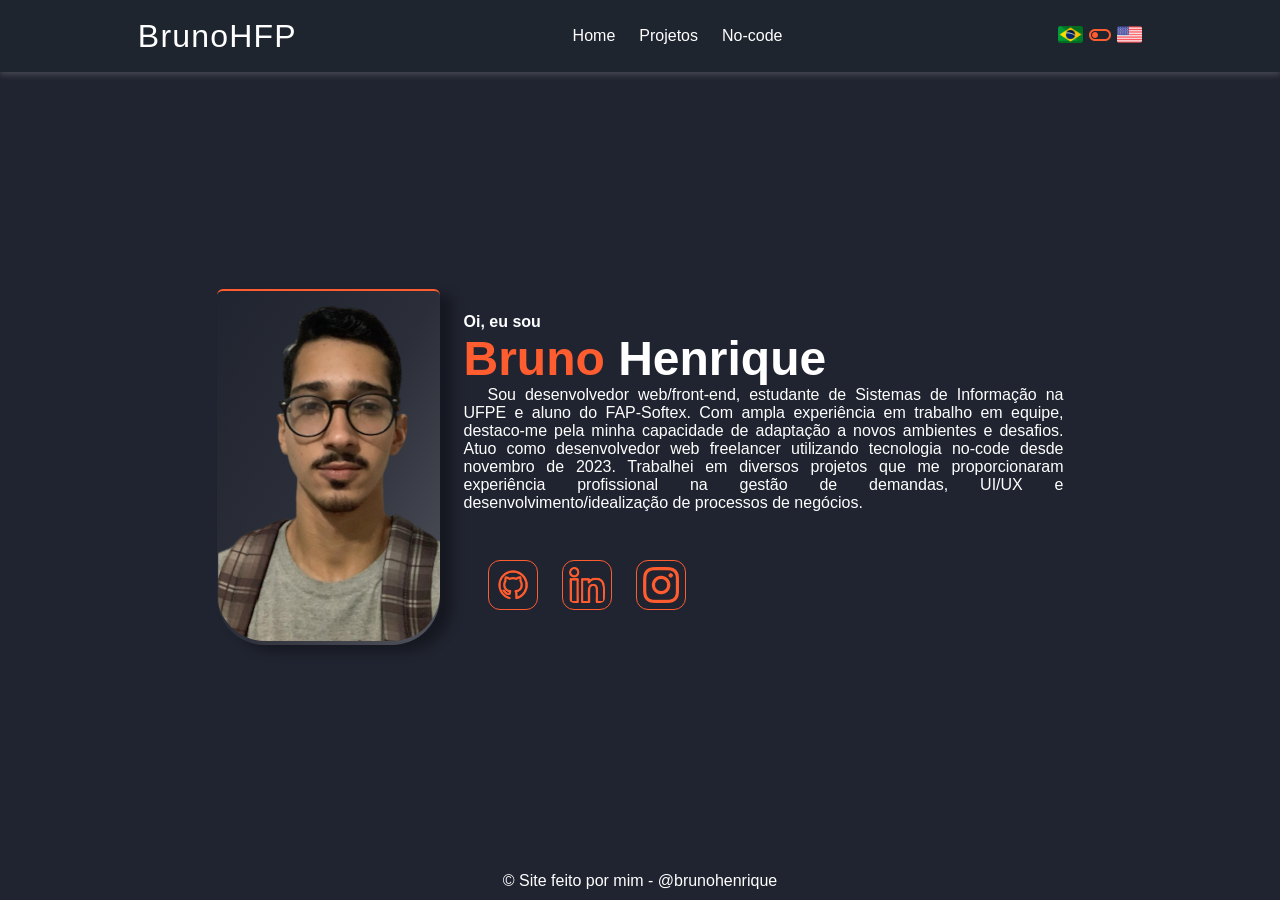
==== index.html @ acdddffd "updade-responsividade-home finalizando reponsividade do header, adicionando burguer menu" ====
<!DOCTYPE html>
<html lang="pt-br">
<head>
    <meta charset="UTF-8">
    <meta name="viewport" content="width=device-width, initial-scale=1.0">
    <link rel="shortcut icon" href="imagens/favicon.ico" type="image/x-icon">

    <link rel="stylesheet" href="css/reset.css">
    <link rel="stylesheet" href="css/style.css">
    <link rel="stylesheet" href="css/header.css">
    <link rel="stylesheet" href="css/mobile.css" media="screen and (max-width: 846px)">

    <link rel="stylesheet" href="https://fonts.googleapis.com/css2?family=Material+Symbols+Outlined:opsz,wght,FILL,GRAD@20..48,100..700,0..1,-50..200" />
    <title>BrunoHFP</title>
</head>
<body>
    <header>
        <nav>   
            <a class="logo" href="#">BrunoHFP</a>

            <div class="mobile-menu" onclick="show_navbar()">
                <div class="line1"></div>
                <div class="line2"></div>
                <div class="line3"></div>
            </div>

                <ul class="nav-list">
                    <li class="home"><a href="#">Home</a></li>
                    <li><a  id="projects" href="#">Projetos</a></li>
                    <li><a href="#">No-code</a></li>
                </ul>

                <div onclick="ParseEnglish()" class="clickable">
                    <span><img class="icon" src="imagens/brasil.png" alt="Bandeira do Brasil - lingua portuguesa"></span>
                    <span class="material-symbols-outlined icon" id="toggle">
                        toggle_off
                    </span>
                    <span><img class="icon" src="imagens/estados-unidos.png" alt="Bandeira dos Estados Unidos - lingua Inglesa"></span>
                </div>
        </nav>
    </header>
    <main>

        <section class="center">
            <div class="imagem">
                <img src="imagens/foto-semfundo-edit.png" alt="Foto frontal ao rosto">
            </div>
            <div class="mensagem">
                <div id="oi">
                    Oi, eu sou
                </div>
                <div class="titulo">
                    <h1><span>Bruno</span> Henrique</h1>
                </div>
                <div class="descricao">
                    Sou desenvolvedor web/front-end, estudante de Sistemas de Informação na UFPE e aluno do FAP-Softex. Com ampla experiência em trabalho em equipe, destaco-me pela minha capacidade de adaptação a novos ambientes e desafios.
                    Atuo como desenvolvedor web freelancer utilizando tecnologia no-code desde novembro de 2023. Trabalhei em diversos projetos que me proporcionaram experiência profissional na gestão de demandas, UI/UX e desenvolvimento/idealização de processos de negócios.
                </div>
                <aside>
                    <div><a rel="external" target="_blank" href="https://www.github.com/obrunohenrique"><img class="redes" src="imagens/developer.png" alt="icone do github"></a></div>
                    <div><a rel="external" target="_blank" href="https://www.linkedin.com/in/brunohfp/"><img class="redes" src="imagens/linkedin.png" alt="icon do linkedin"></a></div>
                    <div><a rel="external" target="_blank" href="https://www.instagram.com/obrunohq/"><img class="redes" src="imagens/instagram.png" alt="icon Instagram"></a></div>
                </aside>
            </div>
        </section>

    </main>
    <footer>
        &#169; Site feito por mim - <a rel="external" target="_blank" href="https://www.linkedin.com/in/brunohfp/"> @brunohenrique</a>
    </footer>

    <script src="js/language.js"></script>
    <script src="js/mobile-navbar.js"></script>
</body>
</html>
---- css/style.css ----
@charset "UTF-8";

:root {
  --cor-destaque: #ff5c2f;
  --cor-header: #1e252e;
  --cor-background: #202430;
}

main {
  flex: 1;
  display: flex;
  flex-direction: column;
  justify-content: center;
  align-items: center;
  padding: 48px 0;
  width: 100%;
}

/* Footer */
footer {
  width: 100%;
  padding: 10px 0;
  text-align: center;
}

/* Other styles */
.center {
  display: flex;
  flex-flow: row wrap;
  justify-content: center;
}

.imagem {
  width: calc(max-content + 20px);
  height: max-content;
  background-image: linear-gradient(
    to left top,
    rgba(228, 227, 227, 0.247),
    rgba(95, 95, 95, 0.178),
    var(--cor-background)
  );
  border-top: solid 2px #ff5c2f;
  border-radius: 6px 6px 48px 48px;
  box-shadow: 12px 6px 12px rgba(0, 0, 0, 0.342);
}

div.imagem img {
  border-radius: 0px 0px 48px 48px;
}

.mensagem {
  margin-top: 24px;
  margin-left: 24px;
  max-width: 600px;
  text-align: justify;
}

.mensagem aside {
  display: flex;
  flex-direction: row;
  justify-content: flex-start;
  align-items: center;
}

#oi {
  font-weight: bold;
}

h1 {
  font-size: 3em;
  font-weight: bolder;
}

div.titulo span {
  color: #ff5c2f;
}

.descricao {
  text-indent: 24px;
}

.redes {
  margin-top: 48px;
  margin-left: 24px;
  padding: 6px;
  border-radius: 12px;
  border: solid 1px #ff5c2f;
  width: 50px;
  height: 50px;
}

.redes:hover {
  box-shadow: 3px 3px 6px #ff5c2f88;
}

footer a {
  text-decoration: none;
  color: white;
}

footer a:hover {
  text-decoration: underline;
}
---- css/header.css ----
@charset "UTF-8";

nav {
  display: flex;
  justify-content: space-around;
  align-items: center;
  height: 8vh;
  background: #1e252e;
  box-shadow: 0px 3px 6px rgba(255, 255, 255, 0.166);
}

.nav-list {
  display: flex;
  list-style: none;
  gap: 24px;
}

a {
  color: #fff;
  text-decoration: none;
}

a.logo {
  font-size: 2em;
  letter-spacing: 1.2px;
}

.clickable {
  cursor: pointer;
}

#toggle{
  color: #ff5c2f;
}

.icon {
  width: 25px;
}

.mobile-menu {
  display: none;
  cursor: pointer;
}

.mobile-menu div{
  background-color: #fff;
  width: 30px;
  height: 2px;
  margin: 6px;
  transition: .3s;
}
---- css/mobile.css ----
@charset "UTF-8";

.mobile-menu {
  display: block;
}

.nav-list {
  position: absolute;
  top: 8vh;
  right: 0;
  width: 40vw;
  height: 92vh;
  background-color: #1e252e;

  flex-direction: column;
  align-items: center;

  transform: translateX(100%);
  transition: transform 0.3s ease-in;
}

.nav-list.active {
  transform: translateX(0);
}

.nav-list li {
  margin-top: 48px;
  cursor: pointer;
  transition: .3s;
}

.nav-list li:hover {
  opacity: 70%;
}

.clickable {
  display: none;
}

.mensagem {
  margin-left: 0px;

  padding: 0px 24px;
}

h1 {
  font-size: 2.5em;
}

.descricao {
  margin-top: 6px;
}

.mensagem aside {
  justify-content: center;
  gap: 24px;
}

.redes {
  margin-top: 24px;
  margin-left: 0px;

  width: 40px;
  height: 40px;
}
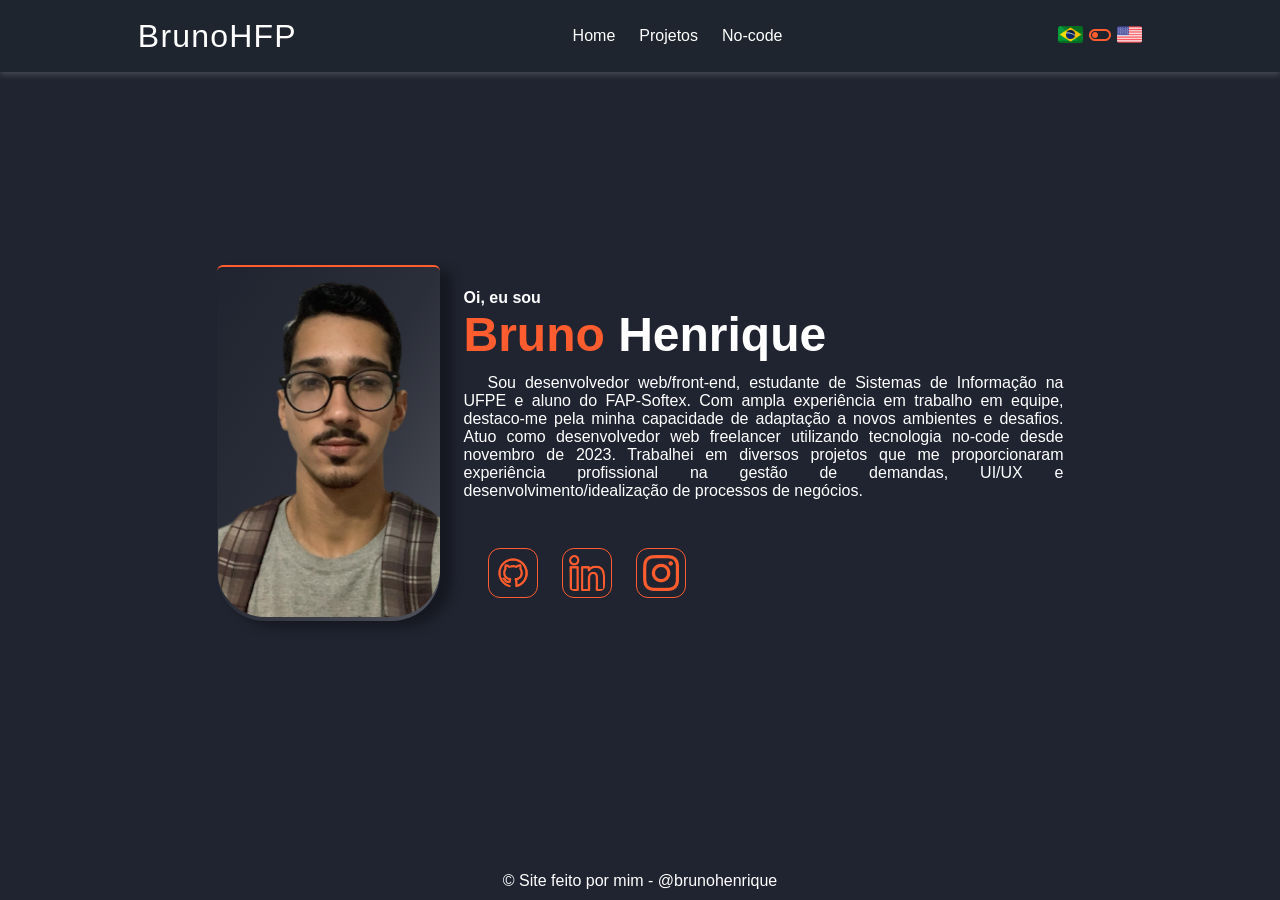
==== commit e965129b: "create-pagehtml Criação e add de conteúdo ao html da página de projetos" ====
--- a/index.html
+++ b/index.html
@@ -8,7 +8,8 @@
     <link rel="stylesheet" href="css/reset.css">
     <link rel="stylesheet" href="css/style.css">
     <link rel="stylesheet" href="css/header.css">
-    <link rel="stylesheet" href="css/mobile.css" media="screen and (max-width: 846px)">
+    <link rel="stylesheet" href="css/footer.css">
+    <link rel="stylesheet" href="css/mobile.css" media="screen and (max-width: 900px)">
 
     <link rel="stylesheet" href="https://fonts.googleapis.com/css2?family=Material+Symbols+Outlined:opsz,wght,FILL,GRAD@20..48,100..700,0..1,-50..200" />
     <title>BrunoHFP</title>
@@ -26,7 +27,7 @@
 
                 <ul class="nav-list">
                     <li class="home"><a href="#">Home</a></li>
-                    <li><a  id="projects" href="#">Projetos</a></li>
+                    <li><a  id="projects" href="projcts.html">Projetos</a></li>
                     <li><a href="#">No-code</a></li>
                 </ul>
 
--- a/css/style.css
+++ b/css/style.css
@@ -16,15 +16,15 @@
   width: 100%;
 }
 
-/* Footer */
-footer {
-  width: 100%;
-  padding: 10px 0;
-  text-align: center;
+/* Other styles */
+.center {
+  display: flex;
+  flex-flow: row wrap;
+  justify-content: center;
+  margin-bottom: 48px;
 }
 
-/* Other styles */
-.center {
+.center:nth-child(1) {
   display: flex;
   flex-flow: row wrap;
   justify-content: center;
@@ -48,11 +48,24 @@
   border-radius: 0px 0px 48px 48px;
 }
 
+.card {
+  height: 250px;
+  width: 250px;
+}
+
 .mensagem {
   margin-top: 24px;
   margin-left: 24px;
   max-width: 600px;
   text-align: justify;
+}
+
+.mensagem.projeto {
+  max-width: 450px;
+}
+
+.mensagem.invert {
+  margin-right: 24px;
 }
 
 .mensagem aside {
@@ -69,6 +82,7 @@
 h1 {
   font-size: 3em;
   font-weight: bolder;
+  margin-bottom: 12px;
 }
 
 div.titulo span {
@@ -77,6 +91,19 @@
 
 .descricao {
   text-indent: 24px;
+}
+
+.repository {
+  margin-top: 12px;
+  font-weight: 600;
+}
+
+.repository a{
+  transition: .3s;
+}
+
+.repository a:hover {
+  color: #ff5c2f;
 }
 
 .redes {
@@ -91,13 +118,4 @@
 
 .redes:hover {
   box-shadow: 3px 3px 6px #ff5c2f88;
-}
-
-footer a {
-  text-decoration: none;
-  color: white;
-}
-
-footer a:hover {
-  text-decoration: underline;
-}
+}
--- a/css/header.css
+++ b/css/header.css
@@ -48,4 +48,45 @@
   height: 2px;
   margin: 6px;
   transition: .3s;
+}
+
+@media screen and (max-width: 846px) {
+  
+  .mobile-menu {
+    display: block;
+  }
+  
+  .nav-list {
+    position: absolute;
+    top: 8vh;
+    right: 0;
+    width: 40vw;
+    height: 92vh;
+    background-color: #1e252e;
+  
+    flex-direction: column;
+    align-items: center;
+  
+    transform: translateX(100%);
+    transition: transform 0.3s ease-in;
+  }
+  
+  .nav-list.active {
+    transform: translateX(0);
+  }
+  
+  .nav-list li {
+    margin-top: 48px;
+    cursor: pointer;
+    transition: .3s;
+  }
+  
+  .nav-list li:hover {
+    opacity: 70%;
+  }
+  
+  .clickable {
+    display: none;
+  }
+  
 }
--- a/css/footer.css
+++ b/css/footer.css
@@ -0,0 +1,16 @@
+@charset "UTF-8";
+
+footer {
+    width: 100%;
+    padding: 10px 0;
+    text-align: center;
+}
+
+footer a {
+    text-decoration: none;
+    color: white;
+  }
+  
+footer a:hover {
+    text-decoration: underline;
+}
--- a/css/mobile.css
+++ b/css/mobile.css
@@ -1,41 +1,4 @@
 @charset "UTF-8";
-
-.mobile-menu {
-  display: block;
-}
-
-.nav-list {
-  position: absolute;
-  top: 8vh;
-  right: 0;
-  width: 40vw;
-  height: 92vh;
-  background-color: #1e252e;
-
-  flex-direction: column;
-  align-items: center;
-
-  transform: translateX(100%);
-  transition: transform 0.3s ease-in;
-}
-
-.nav-list.active {
-  transform: translateX(0);
-}
-
-.nav-list li {
-  margin-top: 48px;
-  cursor: pointer;
-  transition: .3s;
-}
-
-.nav-list li:hover {
-  opacity: 70%;
-}
-
-.clickable {
-  display: none;
-}
 
 .mensagem {
   margin-left: 0px;
@@ -45,6 +8,10 @@
 
 h1 {
   font-size: 2.5em;
+}
+
+.mensagem.invert .descricao{
+  margin-bottom: 24px;
 }
 
 .descricao {
@@ -59,6 +26,7 @@
 .redes {
   margin-top: 24px;
   margin-left: 0px;
+  margin-right: 0px;
 
   width: 40px;
   height: 40px;
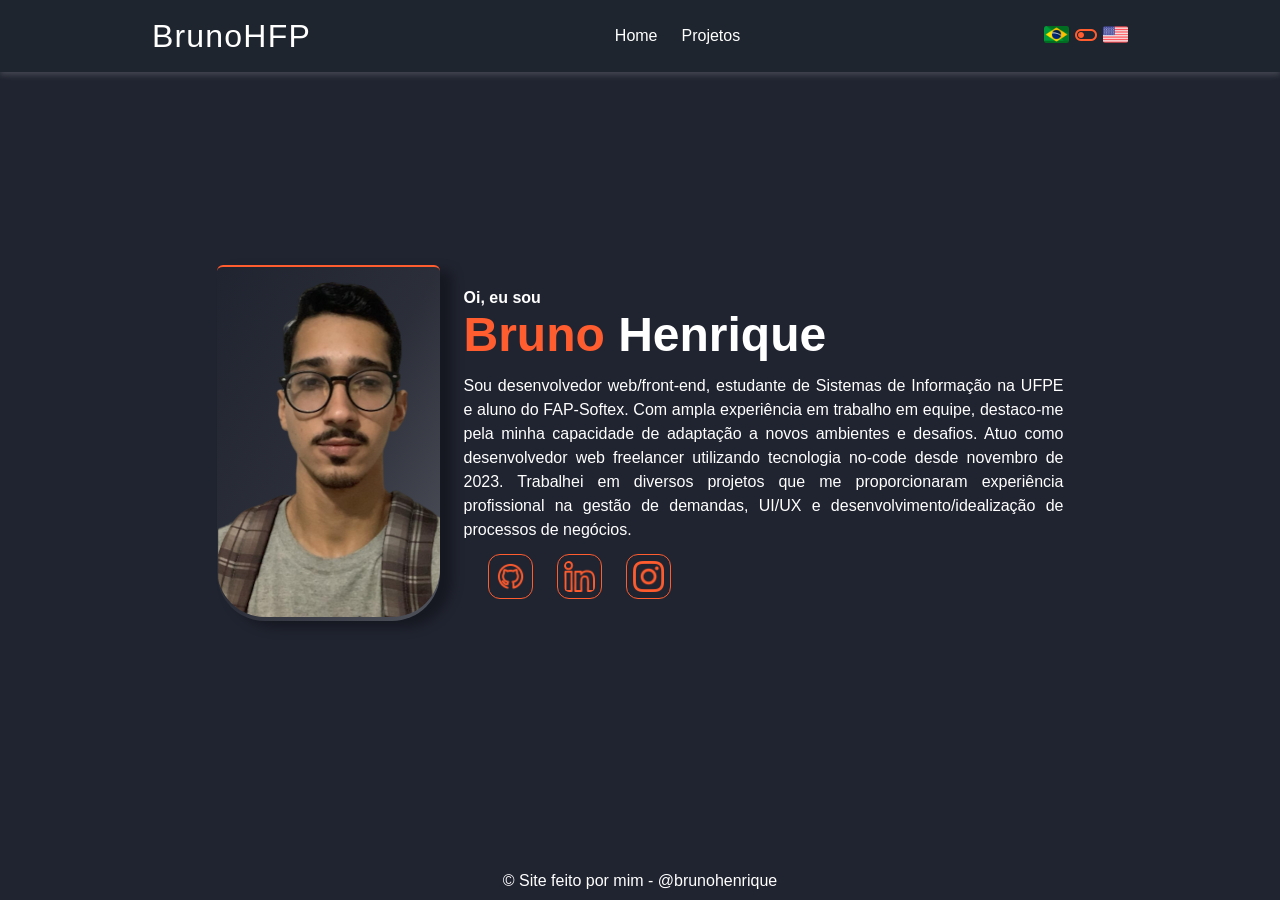
==== commit bd42985d: "update" ====
--- a/index.html
+++ b/index.html
@@ -17,7 +17,7 @@
 <body>
     <header>
         <nav>   
-            <a class="logo" href="#">BrunoHFP</a>
+            <a class="logo" href="index.html">BrunoHFP</a>
 
             <div class="mobile-menu" onclick="show_navbar()">
                 <div class="line1"></div>
@@ -28,7 +28,6 @@
                 <ul class="nav-list">
                     <li class="home"><a href="#">Home</a></li>
                     <li><a  id="projects" href="projcts.html">Projetos</a></li>
-                    <li><a href="#">No-code</a></li>
                 </ul>
 
                 <div onclick="ParseEnglish()" class="clickable">
--- a/css/style.css
+++ b/css/style.css
@@ -90,7 +90,7 @@
 }
 
 .descricao {
-  text-indent: 24px;
+  line-height: 1.5rem;
 }
 
 .repository {
@@ -107,13 +107,12 @@
 }
 
 .redes {
-  margin-top: 48px;
+  margin-top: 12px;
   margin-left: 24px;
   padding: 6px;
   border-radius: 12px;
   border: solid 1px #ff5c2f;
-  width: 50px;
-  height: 50px;
+  width: 45px;
 }
 
 .redes:hover {
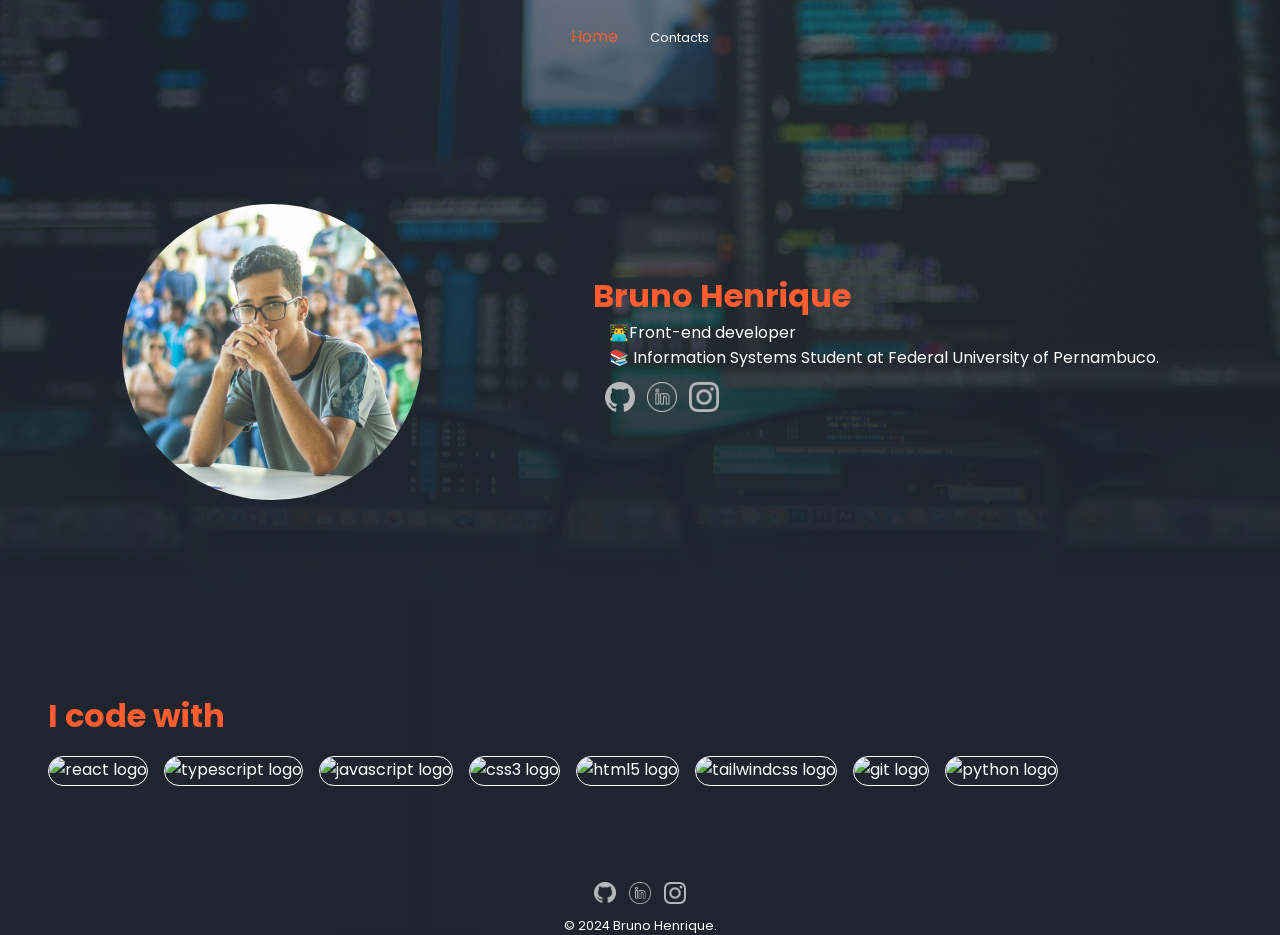
==== commit ad01a61e: "refatorando website" ====
--- a/index.html
+++ b/index.html
@@ -1,75 +1,69 @@
 <!DOCTYPE html>
-<html lang="pt-br">
+<html lang="en">
 <head>
     <meta charset="UTF-8">
     <meta name="viewport" content="width=device-width, initial-scale=1.0">
-    <link rel="shortcut icon" href="imagens/favicon.ico" type="image/x-icon">
-
-    <link rel="stylesheet" href="css/reset.css">
-    <link rel="stylesheet" href="css/style.css">
-    <link rel="stylesheet" href="css/header.css">
-    <link rel="stylesheet" href="css/footer.css">
-    <link rel="stylesheet" href="css/mobile.css" media="screen and (max-width: 900px)">
-
-    <link rel="stylesheet" href="https://fonts.googleapis.com/css2?family=Material+Symbols+Outlined:opsz,wght,FILL,GRAD@20..48,100..700,0..1,-50..200" />
-    <title>BrunoHFP</title>
+    <title>Bruno Henrique</title>
+    <link rel="shortcut icon" href="./assets/img/favicon.ico" type="image/x-icon">
+    <link rel="stylesheet" href="./assets/css/style.css">
 </head>
 <body>
-    <header>
-        <nav>   
-            <a class="logo" href="index.html">BrunoHFP</a>
-
-            <div class="mobile-menu" onclick="show_navbar()">
-                <div class="line1"></div>
-                <div class="line2"></div>
-                <div class="line3"></div>
-            </div>
-
-                <ul class="nav-list">
-                    <li class="home"><a href="#">Home</a></li>
-                    <li><a  id="projects" href="projcts.html">Projetos</a></li>
-                </ul>
-
-                <div onclick="ParseEnglish()" class="clickable">
-                    <span><img class="icon" src="imagens/brasil.png" alt="Bandeira do Brasil - lingua portuguesa"></span>
-                    <span class="material-symbols-outlined icon" id="toggle">
-                        toggle_off
-                    </span>
-                    <span><img class="icon" src="imagens/estados-unidos.png" alt="Bandeira dos Estados Unidos - lingua Inglesa"></span>
-                </div>
-        </nav>
-    </header>
-    <main>
-
-        <section class="center">
-            <div class="imagem">
-                <img src="imagens/foto-semfundo-edit.png" alt="Foto frontal ao rosto">
-            </div>
-            <div class="mensagem">
-                <div id="oi">
-                    Oi, eu sou
-                </div>
-                <div class="titulo">
-                    <h1><span>Bruno</span> Henrique</h1>
-                </div>
-                <div class="descricao">
-                    Sou desenvolvedor web/front-end, estudante de Sistemas de Informação na UFPE e aluno do FAP-Softex. Com ampla experiência em trabalho em equipe, destaco-me pela minha capacidade de adaptação a novos ambientes e desafios.
-                    Atuo como desenvolvedor web freelancer utilizando tecnologia no-code desde novembro de 2023. Trabalhei em diversos projetos que me proporcionaram experiência profissional na gestão de demandas, UI/UX e desenvolvimento/idealização de processos de negócios.
-                </div>
-                <aside>
-                    <div><a rel="external" target="_blank" href="https://www.github.com/obrunohenrique"><img class="redes" src="imagens/developer.png" alt="icone do github"></a></div>
-                    <div><a rel="external" target="_blank" href="https://www.linkedin.com/in/brunohfp/"><img class="redes" src="imagens/linkedin.png" alt="icon do linkedin"></a></div>
-                    <div><a rel="external" target="_blank" href="https://www.instagram.com/obrunohq/"><img class="redes" src="imagens/instagram.png" alt="icon Instagram"></a></div>
-                </aside>
+    <div class="background-photo">
+        <div class="cover">
+            <header>
+                <nav class="nav-bar">
+                    <ul class="menu-header">
+                        <li id="mark">Home</li>
+                        <li><a href="#contacts">Contacts</a></li>
+                    </ul>
+                </nav>
+            </header>
+            <main>
+                <section class="profile">
+                    <img class="photo-profile" src="assets/img/profile-photo.jpg" alt="foto bruno">
+                    <div class="about-me">
+                        <h1>Bruno Henrique</h1>
+                        <ul class="ul-profile">
+                            <li>👨‍💻Front-end developer</li>
+                            <li>📚 Information Systems Student at Federal University of Pernambuco.</li>
+                        </ul>
+                        <div class="container-redes">
+                            <a rel="external" target="_blank" href="https://github.com/obrunohenrique"><img class="redes" src="./assets/img/github.png" alt="github logo"></a>
+                            <a rel="external" target="_blank" href="https://www.linkedin.com/in/brunohfp/"><img class="redes" src="./assets/img/linkedin.png" alt="linkedin logo"></a>
+                            <a rel="external" target="_blank" href="https://www.instagram.com/obrunohq/"><img class="redes" src="./assets/img/instagram.png" alt="instagram logo"></a>
+                        </div>
+                    </div>
+                </section>
+        </div>
+    </div>
+        <section id="projetos"></section>
+        <section id="technologies">
+            <h1>I code with</h1>
+            <div class="container-technologies">
+                <img src="https://img.shields.io/badge/React-202430?logo=react&logoColor=white&style=for-the-badge" height="30" alt="react logo"  />
+                
+                <img src="https://img.shields.io/badge/TypeScript-202430?logo=typescript&logoColor=white&style=for-the-badge" height="30" alt="typescript logo"  />
+                
+                <img src="https://img.shields.io/badge/JavaScript-202430?logo=javascript&logoColor=white&style=for-the-badge" height="30" alt="javascript logo"  />
+                
+                <img src="https://img.shields.io/badge/CSS3-202430?logo=css3&logoColor=white&style=for-the-badge" height="30" alt="css3 logo"  />
+                
+                <img src="https://img.shields.io/badge/HTML5-202430?logo=html5&logoColor=white&style=for-the-badge" height="30" alt="html5 logo"  />
+                
+                <img src="https://img.shields.io/badge/Tailwind CSS-202430?logo=tailwindcss&logoColor=white&style=for-the-badge" height="30" alt="tailwindcss logo"  />
+                
+                <img src="https://img.shields.io/badge/Git-202430?logo=git&logoColor=white&style=for-the-badge" height="30" alt="git logo"  />
+                
+                <img src="https://img.shields.io/badge/Python-202430?logo=python&logoColor=white&style=for-the-badge" height="30" alt="python logo"  />
             </div>
         </section>
-
     </main>
     <footer>
-        &#169; Site feito por mim - <a rel="external" target="_blank" href="https://www.linkedin.com/in/brunohfp/"> @brunohenrique</a>
-    </footer>
-
-    <script src="js/language.js"></script>
-    <script src="js/mobile-navbar.js"></script>
+        <div class="container-redes-footer">
+            <a rel="external" target="_blank" href="https://github.com/obrunohenrique"><img class="redes-footer" src="./assets/img/github.png" alt="github logo"></a>
+            <a rel="external" target="_blank" href="https://www.linkedin.com/in/brunohfp/"><img class="redes-footer" src="./assets/img/linkedin.png" alt="linkedin logo"></a>
+            <a rel="external" target="_blank" href="https://www.instagram.com/obrunohq/"><img class="redes-footer" src="./assets/img/instagram.png" alt="instagram logo"></a>
+        </div>
+        &copy; 2024 Bruno Henrique.</footer>
 </body>
 </html>
--- a/assets/css/style.css
+++ b/assets/css/style.css
@@ -0,0 +1,154 @@
+@import url('https://fonts.googleapis.com/css2?family=Poppins:ital,wght@0,100;0,200;0,300;0,400;0,500;0,600;0,700;0,800;0,900;1,100;1,200;1,300;1,400;1,500;1,600;1,700;1,800;1,900&display=swap');
+
+*,
+*::after,
+*::before{
+    margin: 0;
+    padding: 0;
+    box-sizing: border-box;
+}
+
+:root {
+    --cor-destaque: #ff5c2f;
+    --cor-background: #1e252e;
+    --cor-sobreposicao: #202430;
+    --cor-fonte: #fff;
+}
+
+html{
+    width: 100vw;
+    height: 100vh;
+}
+
+body {
+    font-family: "poppins", Arial, Helvetica, sans-serif;
+    background-image: linear-gradient(to right, var(--cor-background), var(--cor-sobreposicao));
+    color: var(--cor-fonte);
+    width: 100vw;
+    height: 100vh;
+
+    overflow-x: hidden;
+}
+
+.background-photo {
+    background: url("../img/fundo-profile.jpg") no-repeat center center;
+    background-size: cover;
+}
+
+.cover{
+    background-image: linear-gradient(to bottom, #1e252e98, #1e252e);
+}
+
+.nav-bar {
+    padding: 24px;
+    height: 12vh;
+    text-align: center;
+}
+
+.menu-header{
+    list-style-type: none;
+    text-decoration: none;
+    display: flex;
+    justify-content: center;
+    gap: 2rem;
+}
+
+.menu-header a{
+    font-size: .8em;
+    text-decoration: none;
+    color: var(--cor-fonte);
+}
+
+.menu-header a:visited {
+    color: var(--cor-fonte);
+}
+
+.menu-header li#mark {
+    color: var(--cor-destaque);
+}
+
+.menu-header li:hover {
+    cursor: pointer;
+}
+
+.profile {
+    padding: 96px 48px;
+
+    display: flex;
+    justify-content: space-around;
+    align-items: center;
+    flex-wrap: wrap;
+    gap: 24px;
+    width: 100%;
+}
+
+.ul-profile {
+    text-indent: 1rem;
+    list-style-type: none;
+}
+
+.photo-profile {
+    max-width: 300px;
+    border-radius: 50%;
+}
+
+h1 {
+    font-size: 2rem;
+    color: var(--cor-destaque);
+}
+
+.container-redes {
+    padding: 12px;
+    
+    display: flex;
+    justify-content: flex-start;
+    gap: 12px;
+}
+
+.redes {
+    width: 30px;
+}
+
+.redes:hover{
+    cursor: pointer;
+    opacity: 80%;
+}
+
+#technologies {
+    padding: 96px 48px;
+    display: flex;
+    flex-direction: column;
+    justify-content: flex-start;
+    gap: 1rem;
+}
+
+.container-technologies {
+    display: flex;
+    justify-content: flex-start;
+    gap: 1rem;
+}
+
+.container-technologies img {
+    border: 1px solid var(--cor-fonte);
+    border-radius: 12rem;
+}
+
+footer {
+    text-align: center;
+    font-size: .8rem;
+}
+
+.container-redes-footer {
+    display: flex;
+    justify-content: center;
+    gap: .8rem;
+    margin-bottom: .5rem;
+}
+
+.redes-footer {
+    width: 22px;
+}
+
+.redes-footer:hover {
+    opacity: 80%;
+}
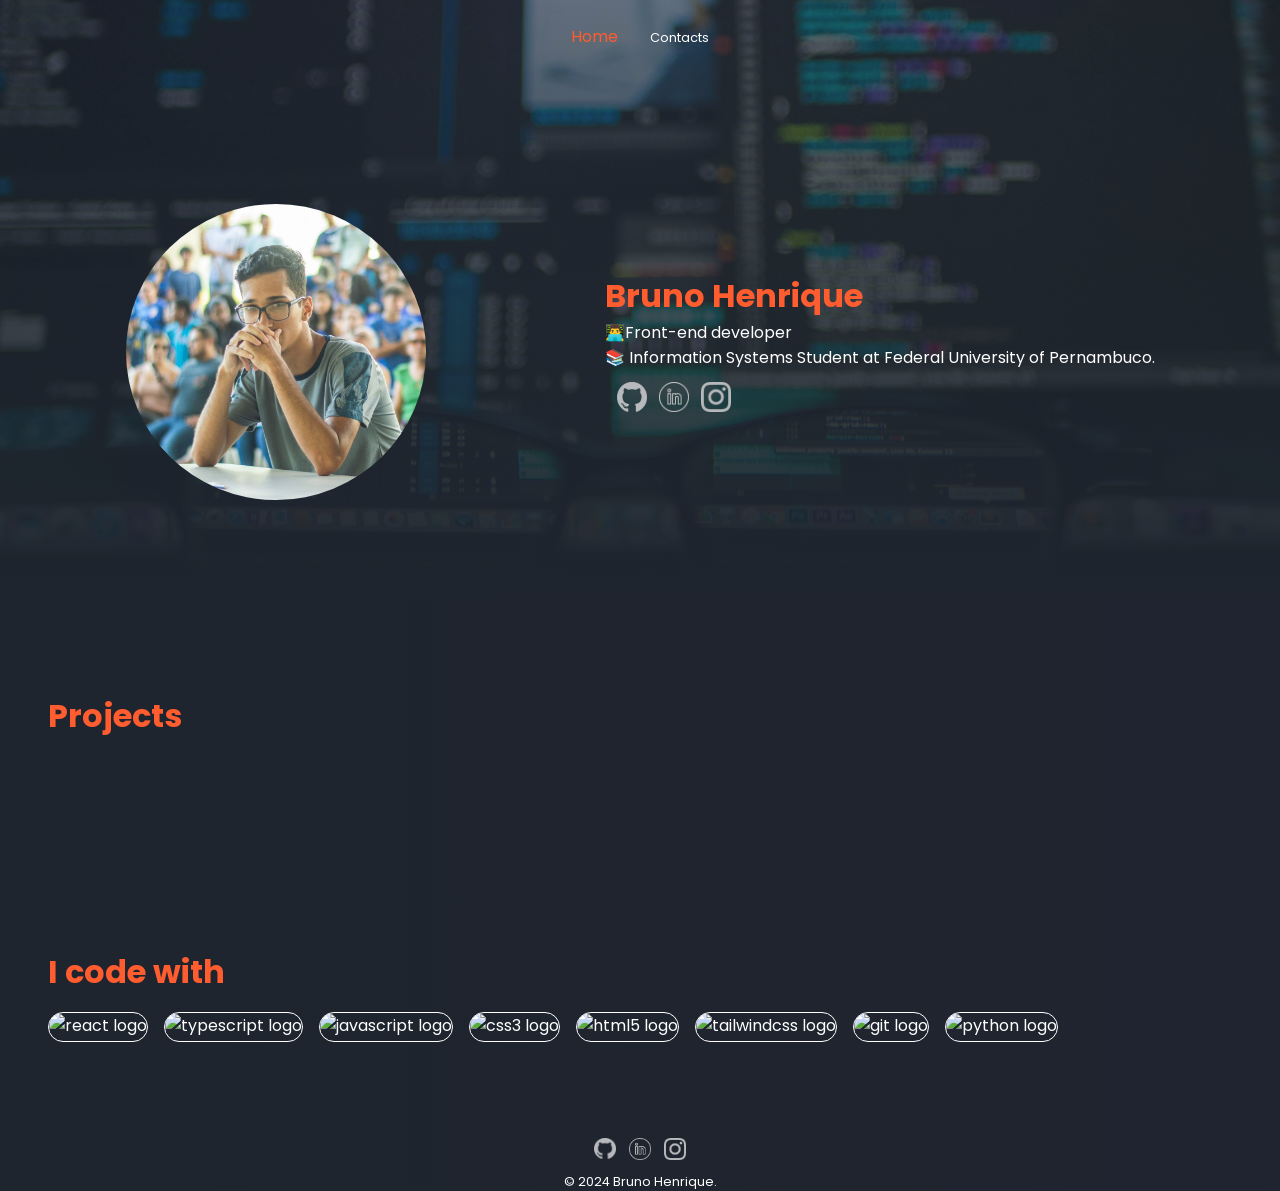
==== commit c4e74103: "update projetos começando a automatizar a renderização dos projestos" ====
--- a/index.html
+++ b/index.html
@@ -6,6 +6,7 @@
     <title>Bruno Henrique</title>
     <link rel="shortcut icon" href="./assets/img/favicon.ico" type="image/x-icon">
     <link rel="stylesheet" href="./assets/css/style.css">
+    <link rel="stylesheet" href="https://fonts.googleapis.com/css2?family=Material+Symbols+Outlined:opsz,wght,FILL,GRAD@24,400,0,0&icon_names=calculate" />
 </head>
 <body>
     <div class="background-photo">
@@ -37,6 +38,15 @@
         </div>
     </div>
         <section id="projetos"></section>
+
+        <section id="projects">
+            <h1>Projects</h1>
+            <div class="container-projects">
+
+
+            </div>
+        </section>
+
         <section id="technologies">
             <h1>I code with</h1>
             <div class="container-technologies">
@@ -65,5 +75,7 @@
             <a rel="external" target="_blank" href="https://www.instagram.com/obrunohq/"><img class="redes-footer" src="./assets/img/instagram.png" alt="instagram logo"></a>
         </div>
         &copy; 2024 Bruno Henrique.</footer>
+
+        <script src="./assets/scripts/show-projects.js"></script>
 </body>
 </html>
--- a/assets/css/style.css
+++ b/assets/css/style.css
@@ -83,7 +83,6 @@
 }
 
 .ul-profile {
-    text-indent: 1rem;
     list-style-type: none;
 }
 
@@ -114,6 +113,86 @@
     opacity: 80%;
 }
 
+#projects {
+    padding: 96px 48px;
+    display: flex;
+    flex-direction: column;
+    justify-content: flex-start;
+    gap: 1rem;
+}
+
+.container-projects {
+    display: flex;
+    justify-content: flex-start;
+    align-items: center;
+    gap: 1rem;
+    flex-wrap: wrap;
+    width: 100%;
+}
+
+
+.item-project{
+    flex: 1 1 600px;
+    border: 1px solid var(--cor-fonte);
+    border-radius: 12rem;
+    padding: 20px 24px 20px 48px;
+    
+    display: flex;
+    justify-content: flex-start;
+    align-items: center;
+    gap: .5rem;
+}
+
+
+.description-title-projects {
+    display: flex;
+    flex-direction: column;
+    gap: .5rem;
+}
+
+.title-item-project {
+    width: 100%;
+    color: var(--cor-destaque);
+    display: flex;
+    justify-content: flex-start;
+    align-items: center;
+    gap: .5rem;
+}
+
+.links-projects {
+    display: flex;
+    flex-direction: column;
+    gap: .5rem;
+}
+
+.links-projects a {
+    color: var(--cor-fonte);
+    border: 1px solid var(--cor-fonte);
+    border-radius: 12rem;
+    padding: 3px 12px;
+
+    text-decoration: none;
+
+    display: flex;
+    justify-content: center;
+    align-items: center;
+    gap: .5rem;
+    width: 165px;
+
+    transition: all .3s;
+} 
+
+.links-projects a:hover {
+    color: var(--cor-background);
+    background-color: var(--cor-fonte);
+    border: 1px solid var(--cor-background);
+}
+
+.icon-link {
+    width: 15px;
+    height: 15px;
+}
+
 #technologies {
     padding: 96px 48px;
     display: flex;
@@ -125,6 +204,7 @@
 .container-technologies {
     display: flex;
     justify-content: flex-start;
+    flex-wrap: wrap;
     gap: 1rem;
 }
 
@@ -151,4 +231,20 @@
 
 .redes-footer:hover {
     opacity: 80%;
+}
+
+@media screen and (max-width: 640px) {
+    .item-project {
+        flex-wrap: wrap;
+        border-radius: 4rem;
+    }
+    
+    .links-projects {
+        width: 100%;
+        align-items: center;
+    }
+
+    .container-technologies {
+        justify-content: center;
+    }
 }
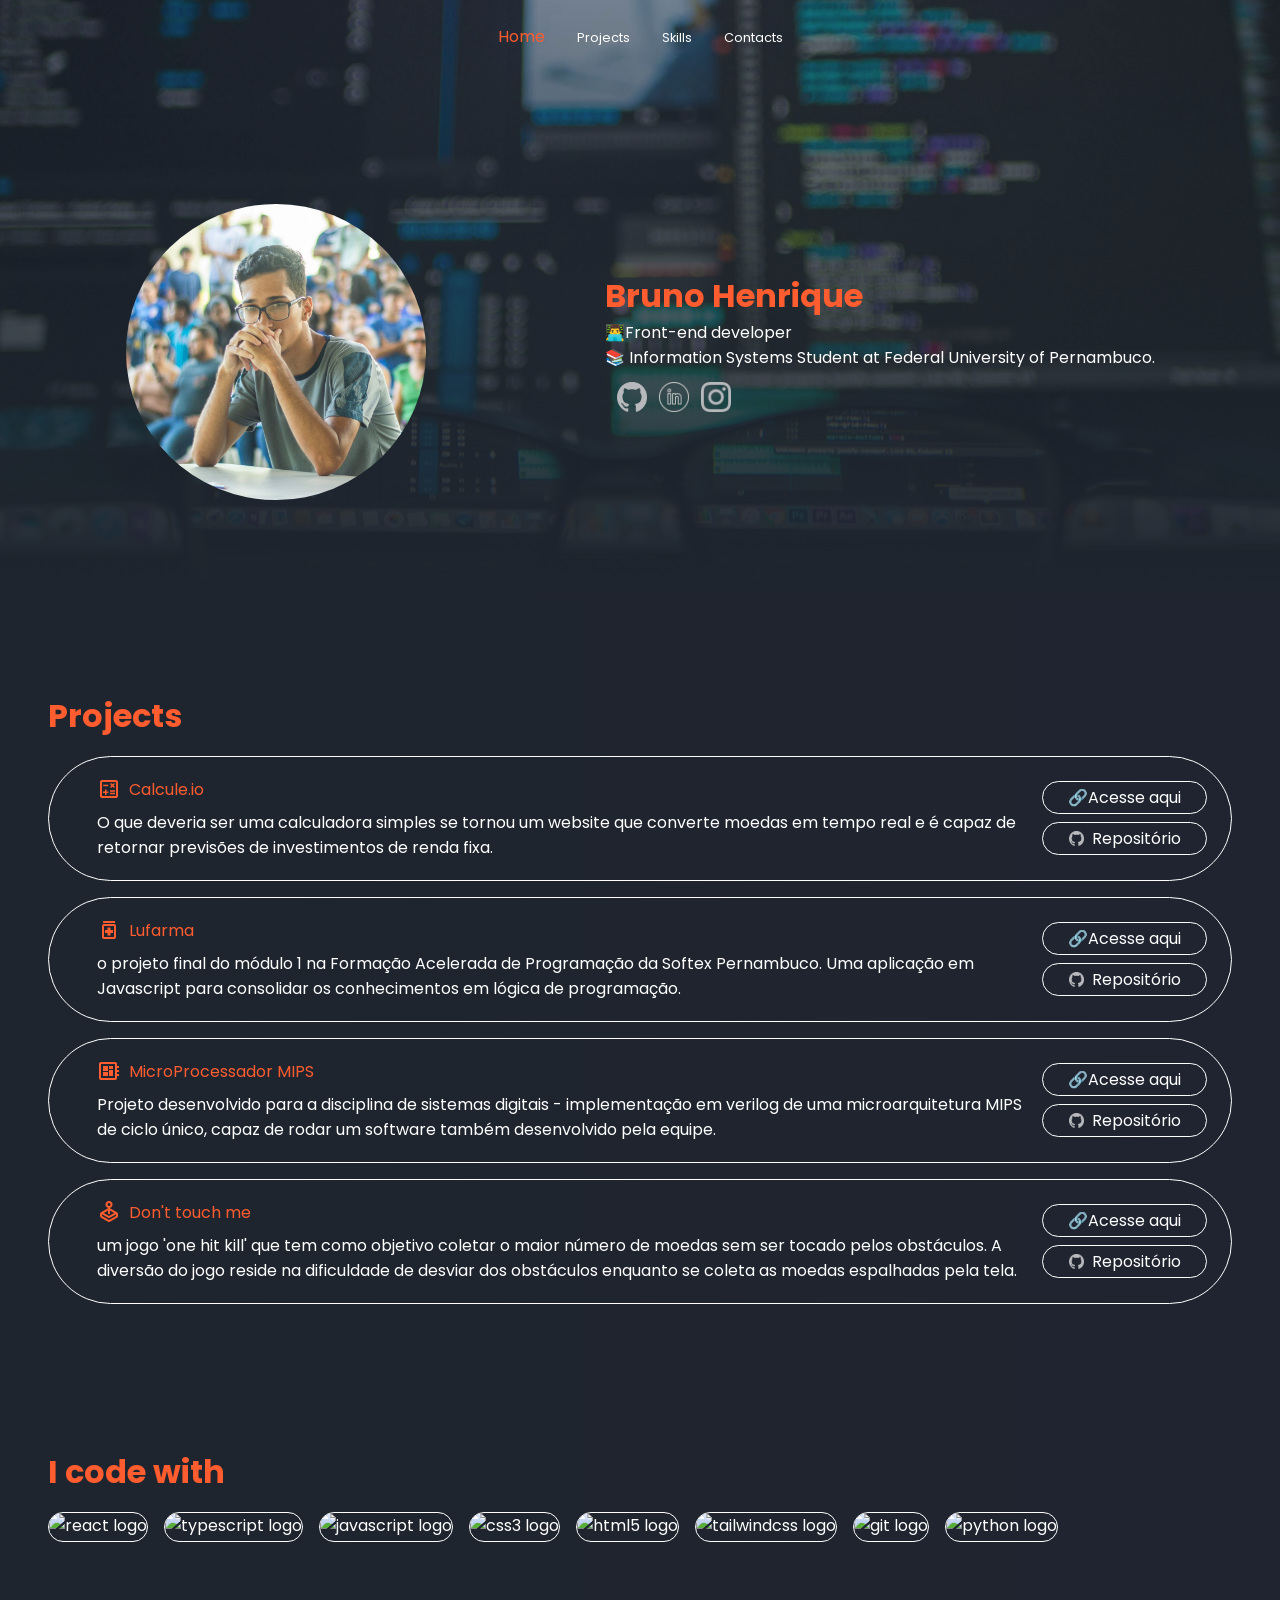
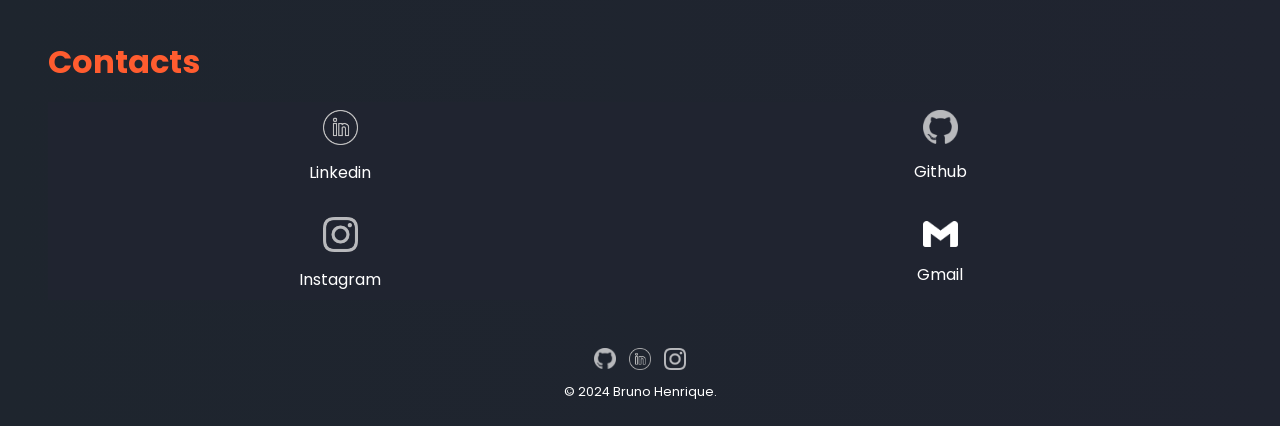
==== commit fa417045: "update" ====
--- a/index.html
+++ b/index.html
@@ -6,7 +6,7 @@
     <title>Bruno Henrique</title>
     <link rel="shortcut icon" href="./assets/img/favicon.ico" type="image/x-icon">
     <link rel="stylesheet" href="./assets/css/style.css">
-    <link rel="stylesheet" href="https://fonts.googleapis.com/css2?family=Material+Symbols+Outlined:opsz,wght,FILL,GRAD@24,400,0,0&icon_names=calculate" />
+    <link rel="stylesheet" href="https://fonts.googleapis.com/css2?family=Material+Symbols+Outlined:opsz,wght,FILL,GRAD@20..48,100..700,0..1,-50..200" />
 </head>
 <body>
     <div class="background-photo">
@@ -15,6 +15,8 @@
                 <nav class="nav-bar">
                     <ul class="menu-header">
                         <li id="mark">Home</li>
+                        <li><a href="#projects">Projects</a></li>
+                        <li><a href="#technologies">Skills</a></li>
                         <li><a href="#contacts">Contacts</a></li>
                     </ul>
                 </nav>
@@ -37,13 +39,9 @@
                 </section>
         </div>
     </div>
-        <section id="projetos"></section>
-
         <section id="projects">
             <h1>Projects</h1>
             <div class="container-projects">
-
-
             </div>
         </section>
 
@@ -67,6 +65,24 @@
                 <img src="https://img.shields.io/badge/Python-202430?logo=python&logoColor=white&style=for-the-badge" height="30" alt="python logo"  />
             </div>
         </section>
+
+        <section id="contacts">
+            <h1>Contacts</h1>
+            <div class="container-contacts">
+                <div class="contact">
+                    <a rel="external" target="_blank" href="https://www.linkedin.com/in/brunohfp/"><img class="redes-contact" src="./assets/img/linkedin.png" alt="linkedin logo"></a>
+                    Linkedin</div>
+                <div class="contact">
+                    <a rel="external" target="_blank" href="https://github.com/obrunohenrique"><img class="redes-contact" src="./assets/img/github.png" alt="github logo"></a>
+                    Github</div>
+                <div class="contact">
+                    <a rel="external" target="_blank" href="https://www.instagram.com/obrunohq/"><img class="redes-contact" src="./assets/img/instagram.png" alt="instagram logo"></a>
+                    Instagram</div>
+                <div class="contact">
+                    <a rel="external" target="_blank" href="mailto:bruhenriqueferreirap@gmail.com"><img class="redes-contact" src="./assets/img/gmail.png" alt="instagram logo"></a>
+                    Gmail</div>
+            </div>
+        </section>
     </main>
     <footer>
         <div class="container-redes-footer">
@@ -76,6 +92,10 @@
         </div>
         &copy; 2024 Bruno Henrique.</footer>
 
+        <span class="material-symbols-outlined">
+            
+        </span>
+
         <script src="./assets/scripts/show-projects.js"></script>
 </body>
 </html>
--- a/assets/css/style.css
+++ b/assets/css/style.css
@@ -1,4 +1,12 @@
 @import url('https://fonts.googleapis.com/css2?family=Poppins:ital,wght@0,100;0,200;0,300;0,400;0,500;0,600;0,700;0,800;0,900;1,100;1,200;1,300;1,400;1,500;1,600;1,700;1,800;1,900&display=swap');
+
+.material-symbols-outlined {
+  font-variation-settings:
+  'FILL' 0,
+  'wght' 400,
+  'GRAD' 0,
+  'opsz' 24
+}
 
 *,
 *::after,
@@ -36,7 +44,7 @@
 }
 
 .cover{
-    background-image: linear-gradient(to bottom, #1e252e98, #1e252e);
+    background-image: linear-gradient(to bottom, #1e252e7e, #1e252e);
 }
 
 .nav-bar {
@@ -194,7 +202,7 @@
 }
 
 #technologies {
-    padding: 96px 48px;
+    padding: 48px;
     display: flex;
     flex-direction: column;
     justify-content: flex-start;
@@ -213,6 +221,42 @@
     border-radius: 12rem;
 }
 
+#contacts {
+    padding: 48px;
+    display: flex;
+    flex-direction: column;
+    justify-content: flex-start;
+    gap: 1rem;
+}
+
+.container-contacts {
+    display: grid;
+    grid-template-columns: repeat(2, 1fr);
+    gap: 1rem;
+    background-color: var(--cor-sobreposicao);
+}
+
+.contact {
+    padding: .5rem;
+    border-radius: 2rem;
+    display: flex;
+    flex-direction: column;
+    justify-content: center;
+    align-items: center;
+    gap: .5rem;
+    transition: all .3s;
+}
+
+.contact:hover {
+    border: 1px solid var(--cor-fonte);
+    margin-top: -4px;
+    margin-left: -4px;
+}
+
+.redes-contact {
+    width: 35px;
+}
+
 footer {
     text-align: center;
     font-size: .8rem;
@@ -234,6 +278,14 @@
 }
 
 @media screen and (max-width: 640px) {
+    .nav-bar {
+        padding: 12px;
+    }
+
+    .menu-header {
+        gap: 1rem;
+    }
+    
     .item-project {
         flex-wrap: wrap;
         border-radius: 4rem;
@@ -247,4 +299,14 @@
     .container-technologies {
         justify-content: center;
     }
+}
+
+@media screen and (max-width:540px) {
+    .profile {
+        padding: 48px 24px;
+    }
+
+    .photo-profile{
+        width: 250px;
+    }
 }
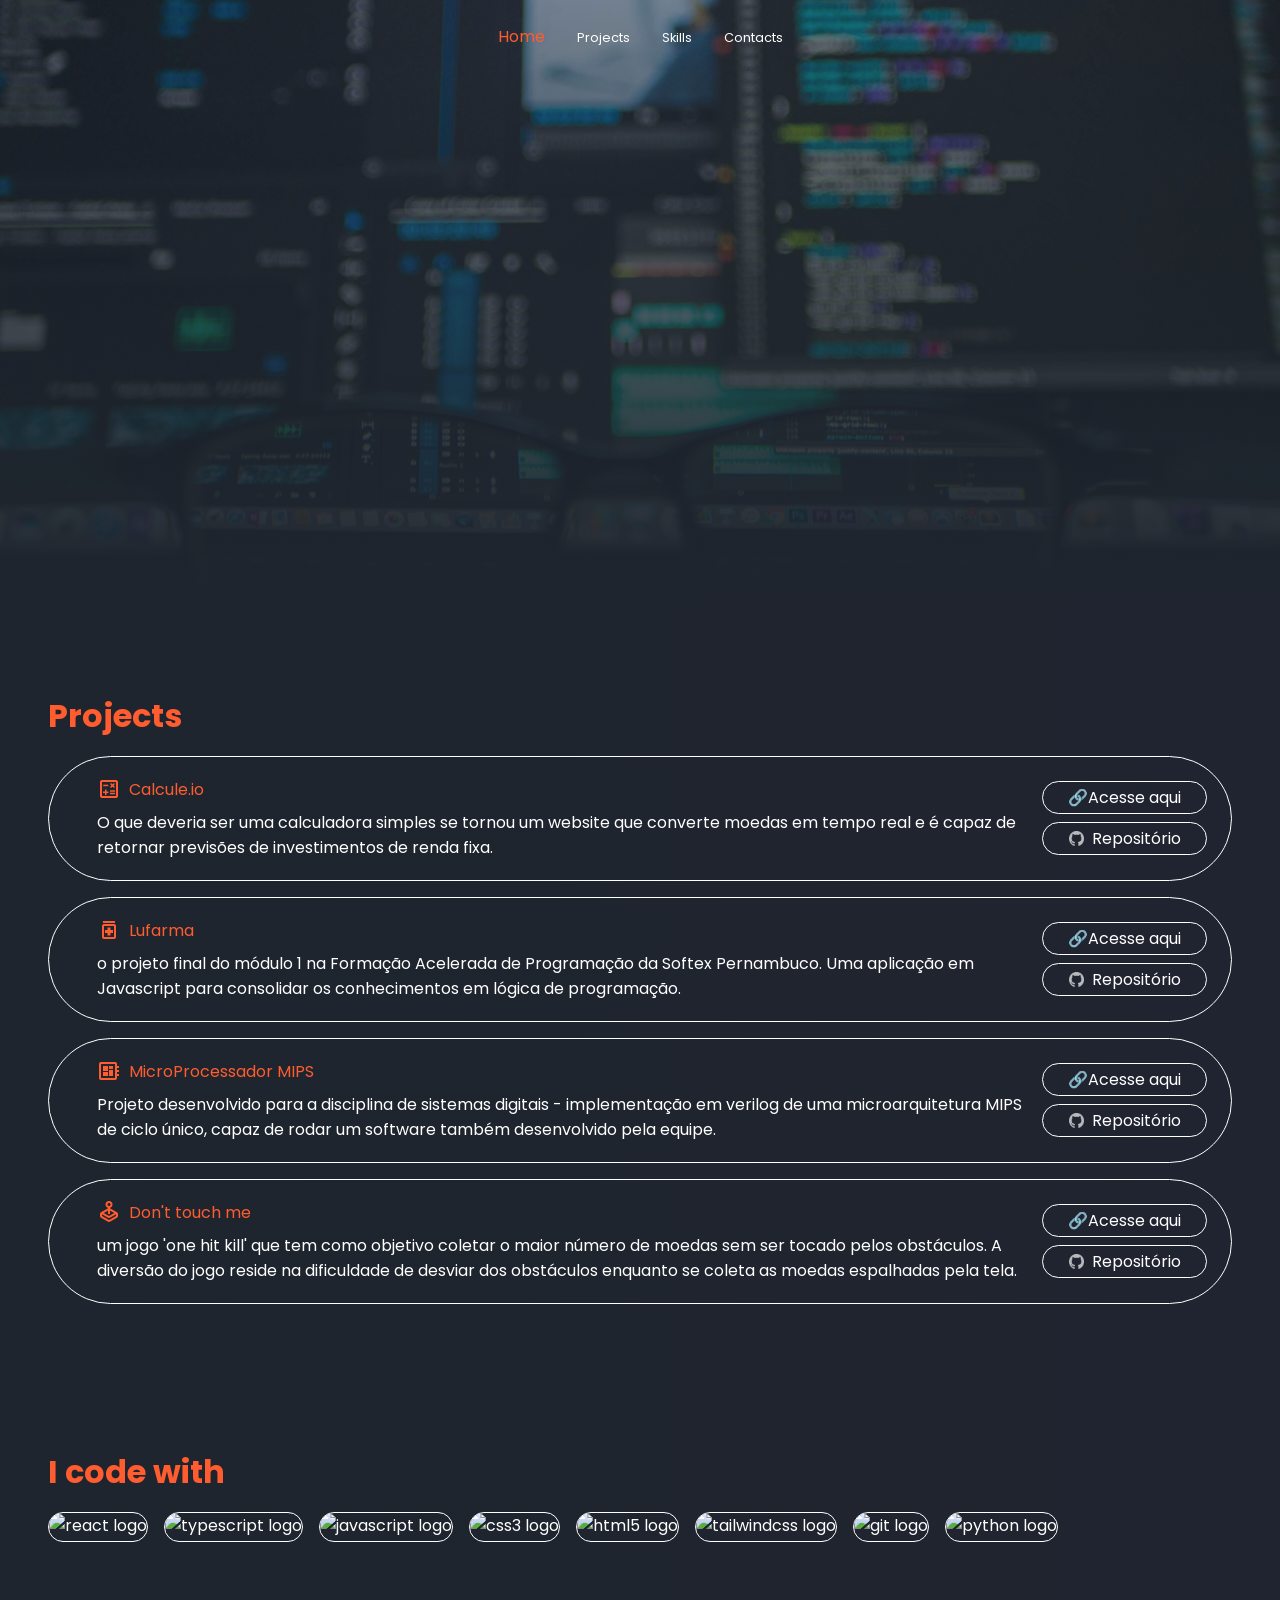
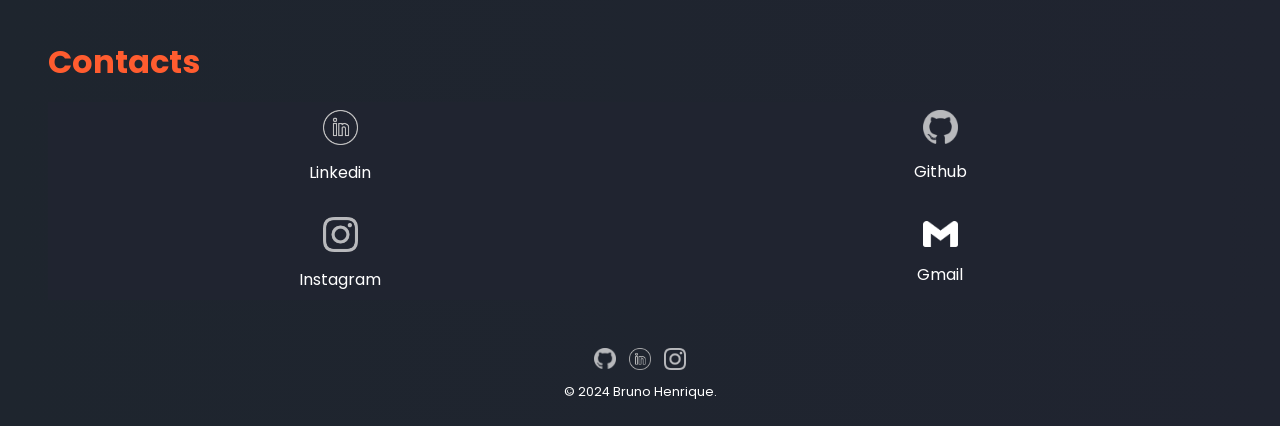
==== commit 2ce37392: "update" ====
--- a/index.html
+++ b/index.html
@@ -7,6 +7,7 @@
     <link rel="shortcut icon" href="./assets/img/favicon.ico" type="image/x-icon">
     <link rel="stylesheet" href="./assets/css/style.css">
     <link rel="stylesheet" href="https://fonts.googleapis.com/css2?family=Material+Symbols+Outlined:opsz,wght,FILL,GRAD@20..48,100..700,0..1,-50..200" />
+    <script src="https://unpkg.com/scrollreveal"></script>
 </head>
 <body>
     <div class="background-photo">
--- a/assets/css/style.css
+++ b/assets/css/style.css
@@ -289,6 +289,7 @@
     .item-project {
         flex-wrap: wrap;
         border-radius: 4rem;
+        padding: 20px 24px;
     }
     
     .links-projects {
@@ -309,4 +310,9 @@
     .photo-profile{
         width: 250px;
     }
+}
+
+.photo-profile,
+.about-me {
+    visibility: hidden;
 }
